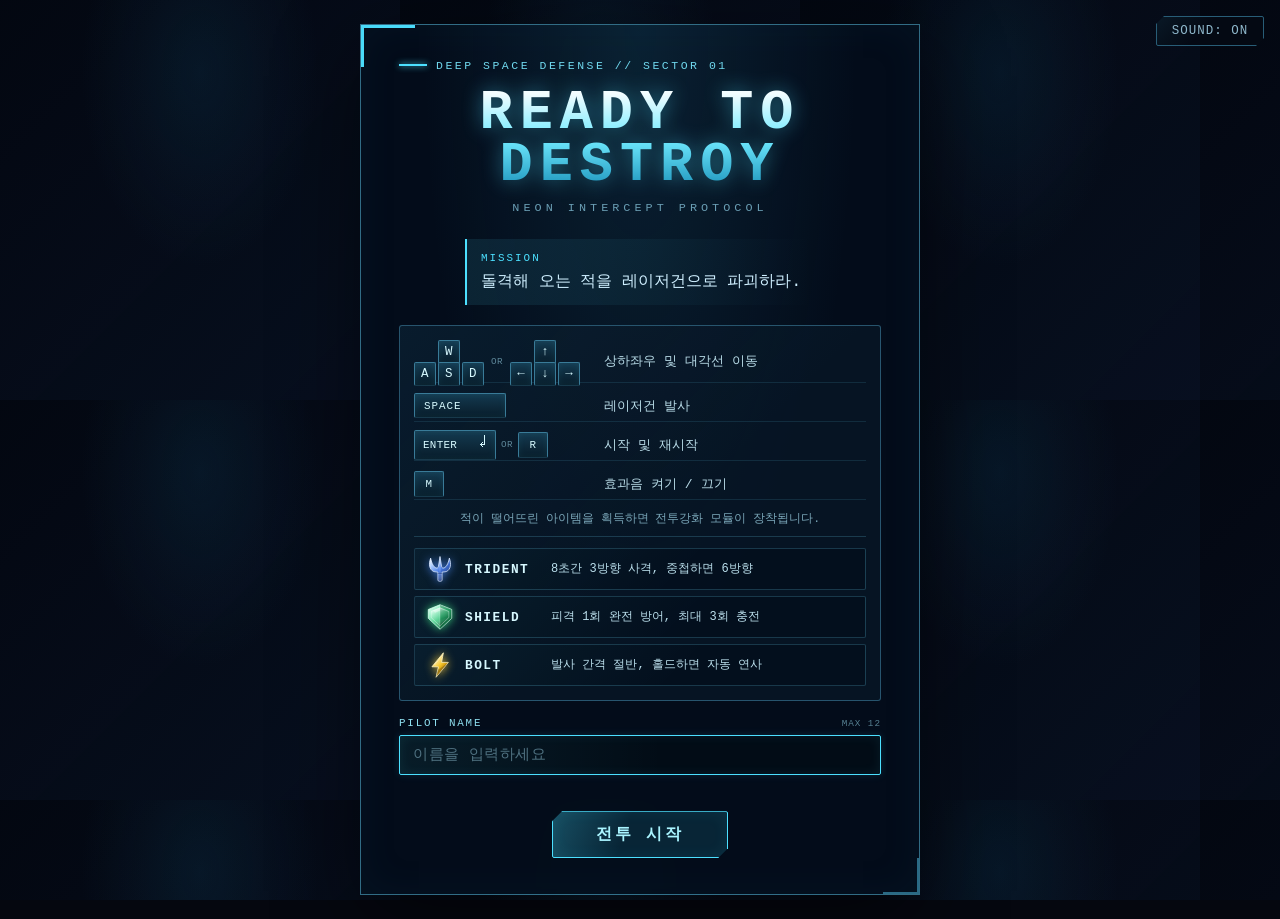
==== index.html @ 247c419d "Add Ready To Destroy game" ====
<!DOCTYPE html>
<html lang="ko">
<head>
  <meta charset="UTF-8">
  <meta name="viewport" content="width=device-width, initial-scale=1.0">
  <title>Ready To Destroy</title>
  <link rel="stylesheet" href="./style.css">
</head>
<body>
  <!--
    아이템 아이콘 스프라이트. 그라디언트를 한 번만 정의하고 <use>로 재사용해서
    (게임 내 캡슐 / 시작화면 안내 / HUD) 여러 곳에 써도 id가 중복되지 않게 한다.
    <use> 내부에는 CSS 클래스가 안정적으로 먹지 않으므로 색은 전부 속성으로 지정한다.
  -->
  <svg class="icon-sprite" aria-hidden="true" focusable="false">
    <defs>
      <linearGradient id="metal-spread" x1="0" y1="0" x2="0.85" y2="1">
        <stop offset="0" stop-color="#f2f7ff"/>
        <stop offset="0.26" stop-color="#9cc2ff"/>
        <stop offset="0.54" stop-color="#4b7fe8"/>
        <stop offset="0.79" stop-color="#21489f"/>
        <stop offset="1" stop-color="#12295c"/>
      </linearGradient>
      <linearGradient id="metal-shield" x1="0" y1="0" x2="0.85" y2="1">
        <stop offset="0" stop-color="#f0fff8"/>
        <stop offset="0.26" stop-color="#93f5c4"/>
        <stop offset="0.54" stop-color="#35c97e"/>
        <stop offset="0.79" stop-color="#178a52"/>
        <stop offset="1" stop-color="#0a4a30"/>
      </linearGradient>
      <linearGradient id="metal-rapid" x1="0" y1="0" x2="0.85" y2="1">
        <stop offset="0" stop-color="#fffdf0"/>
        <stop offset="0.26" stop-color="#ffe98f"/>
        <stop offset="0.54" stop-color="#f5c31f"/>
        <stop offset="0.79" stop-color="#b8820a"/>
        <stop offset="1" stop-color="#6b4a05"/>
      </linearGradient>
      <!-- 좌상단은 밝고 우하단은 어두운 광택. 도형을 축소 복제해 덧씌우면 볼록해 보인다. -->
      <linearGradient id="metal-gloss" x1="0" y1="0" x2="0.35" y2="1">
        <stop offset="0" stop-color="#ffffff" stop-opacity="0.72"/>
        <stop offset="0.4" stop-color="#ffffff" stop-opacity="0.16"/>
        <stop offset="0.72" stop-color="#ffffff" stop-opacity="0"/>
        <stop offset="1" stop-color="#000000" stop-opacity="0.26"/>
      </linearGradient>
      <!-- 삼지창처럼 굴곡진 한 덩어리는 도형 전체에 같은 광원을 걸어야 해서
           뷰박스 좌표계(userSpaceOnUse)로 고정한 광택을 따로 쓴다. -->
      <linearGradient id="metal-gloss-user" gradientUnits="userSpaceOnUse" x1="8" y1="0" x2="78" y2="96">
        <stop offset="0" stop-color="#ffffff" stop-opacity="0.6"/>
        <stop offset="0.34" stop-color="#ffffff" stop-opacity="0.14"/>
        <stop offset="0.62" stop-color="#ffffff" stop-opacity="0"/>
        <stop offset="1" stop-color="#000000" stop-opacity="0.34"/>
      </linearGradient>
      <!-- 아래 item-icon-spread의 윤곽과 반드시 같은 좌표를 유지할 것. -->
      <clipPath id="clip-trident">
        <path d="M50 2 L56 40 C58 52 78 50 86 8 C94 30 92 52 74 60 L58 62 L58 92 Q58 97 53 97 L47 97 Q42 97 42 92 L42 62 L26 60 C8 52 6 30 14 8 C22 50 42 52 44 40 Z"/>
      </clipPath>
    </defs>

    <!-- 포세이돈 삼지창(TRIDENT). 창날과 자루를 따로 얹지 않고 하나의 연속된 윤곽으로
         이어 단조된 한 덩어리처럼 보이게 한다. 세 갈래가 3방향 확산탄과 대응된다.
         윤곽 좌표는 위 clip-trident와 반드시 동일하게 유지할 것. -->
    <symbol id="item-icon-spread" viewBox="0 0 100 100">
      <path d="M50 2 L56 40 C58 52 78 50 86 8 C94 30 92 52 74 60 L58 62 L58 92 Q58 97 53 97 L47 97 Q42 97 42 92 L42 62 L26 60 C8 52 6 30 14 8 C22 50 42 52 44 40 Z"
            fill="url(#metal-spread)" stroke="#dbe9ff" stroke-width="3" stroke-linejoin="round"/>
      <rect x="0" y="0" width="100" height="100"
            fill="url(#metal-gloss-user)" clip-path="url(#clip-trident)"/>
      <!-- 가운데 능선과 자루 이음매로 단조된 금속 느낌을 더한다. -->
      <path d="M50 20 L50 90" stroke="#ffffff" stroke-width="2.4" opacity="0.36" stroke-linecap="round"/>
      <path d="M43 67 H57" stroke="#04122e" stroke-width="2.6" opacity="0.42" stroke-linecap="round"/>
      <path d="M44 72 H56" stroke="#ffffff" stroke-width="1.6" opacity="0.28" stroke-linecap="round"/>
    </symbol>

    <symbol id="item-icon-shield" viewBox="0 0 100 100">
      <path d="M50 3 L95 21 L95 55 L50 97 L5 55 L5 21 Z"
            fill="url(#metal-shield)" stroke="#d8fff0" stroke-width="3" stroke-linejoin="round"/>
      <path d="M50 3 L5 21 L5 55 L50 97 Z" fill="#ffffff" opacity="0.2"/>
      <path d="M50 3 L95 21 L95 55 L50 97 Z" fill="#032417" opacity="0.26"/>
      <path d="M50 3 L95 21 L95 55 L50 97 L5 55 L5 21 Z"
            fill="url(#metal-gloss)"
            transform="translate(50 50) scale(0.78) translate(-50 -50)"/>
      <path d="M50 15 L84 29 L84 52 L50 84 L16 52 L16 29 Z"
            fill="none" stroke="#eafff6" stroke-width="2.4" opacity="0.6" stroke-linejoin="round"/>
      <path d="M50 9 L50 90" stroke="#ffffff" stroke-width="2" opacity="0.34"/>
      <path d="M23 25 L49 14 L49 26 L31 34 Z" fill="#ffffff" opacity="0.42"/>
    </symbol>

    <symbol id="item-icon-rapid" viewBox="0 0 100 100">
      <path d="M63 3 L19 57 L44 57 L35 97 L82 40 L56 40 Z"
            fill="url(#metal-rapid)" stroke="#fff6c9" stroke-width="3" stroke-linejoin="round"/>
      <path d="M63 3 L19 57 L44 57 L35 97 L82 40 L56 40 Z"
            fill="url(#metal-gloss)"
            transform="translate(50 50) scale(0.68) translate(-50 -50)"/>
      <path d="M82 40 L35 97 L42 68 L58 58 Z" fill="#2a1b00" opacity="0.28"/>
      <path d="M60 12 L30 49" stroke="#ffffff" stroke-width="3.4" opacity="0.5" stroke-linecap="round"/>
    </symbol>
  </svg>

  <div id="app">
    <button
      id="sound-toggle"
      class="sound-toggle"
      type="button"
      aria-pressed="false"
      aria-label="효과음 끄기"
    >SOUND: ON</button>

    <!-- 시작 화면 -->
    <section id="start-screen" class="screen">
      <p class="panel-kicker">DEEP SPACE DEFENSE // SECTOR 01</p>
      <h1 class="title">READY TO DESTROY</h1>
      <p class="title-subtitle">NEON INTERCEPT PROTOCOL</p>
      <p class="rule"><span>MISSION</span> 돌격해 오는 적을 레이저건으로 파괴하라.</p>
      <div class="controls">
        <div class="control-row">
          <span class="key-group movement-keys">
            <span class="wasd-keypad" role="img" aria-label="WASD 키">
              <kbd class="compact-key wasd-key--w" aria-hidden="true">W</kbd>
              <kbd class="compact-key wasd-key--a" aria-hidden="true">A</kbd>
              <kbd class="compact-key wasd-key--s" aria-hidden="true">S</kbd>
              <kbd class="compact-key wasd-key--d" aria-hidden="true">D</kbd>
            </span>
            <span class="key-or">OR</span>
            <span class="arrow-keypad" role="img" aria-label="키보드 방향키">
              <kbd class="arrow-key arrow-key--up" aria-hidden="true">↑</kbd>
              <kbd class="arrow-key arrow-key--left" aria-hidden="true">←</kbd>
              <kbd class="arrow-key arrow-key--down" aria-hidden="true">↓</kbd>
              <kbd class="arrow-key arrow-key--right" aria-hidden="true">→</kbd>
            </span>
          </span>
          <span>상하좌우 및 대각선 이동</span>
        </div>
        <div class="control-row">
          <span class="key-group"><kbd class="space-key">SPACE</kbd></span>
          <span>레이저건 발사</span>
        </div>
        <div class="control-row">
          <span class="key-group restart-keys">
            <kbd class="enter-key">ENTER</kbd>
            <span class="key-or">OR</span>
            <kbd class="standard-key">R</kbd>
          </span>
          <span>시작 및 재시작</span>
        </div>
        <div class="control-row">
          <span class="key-group"><kbd class="standard-key">M</kbd></span>
          <span>효과음 켜기 / 끄기</span>
        </div>
        <p class="control-tip">적이 떨어뜨린 아이템을 획득하면 전투강화 모듈이 장착됩니다.</p>
        <div class="module-guide" aria-label="전투강화 모듈 안내">
          <div class="module-guide-card">
            <span class="module-guide-icon item--spread" aria-hidden="true">
              <svg class="item-svg" viewBox="0 0 100 100"><use href="#item-icon-spread"/></svg>
            </span>
            <strong class="module-guide-name">TRIDENT</strong>
            <span class="module-guide-desc">8초간 3방향 사격, 중첩하면 6방향</span>
          </div>
          <div class="module-guide-card">
            <span class="module-guide-icon item--shield" aria-hidden="true">
              <svg class="item-svg" viewBox="0 0 100 100"><use href="#item-icon-shield"/></svg>
            </span>
            <strong class="module-guide-name">SHIELD</strong>
            <span class="module-guide-desc">피격 1회 완전 방어, 최대 3회 충전</span>
          </div>
          <div class="module-guide-card">
            <span class="module-guide-icon item--rapid" aria-hidden="true">
              <svg class="item-svg" viewBox="0 0 100 100"><use href="#item-icon-rapid"/></svg>
            </span>
            <strong class="module-guide-name">BOLT</strong>
            <span class="module-guide-desc">발사 간격 절반, 홀드하면 자동 연사</span>
          </div>
        </div>
      </div>
      <div class="pilot-entry">
        <label for="start-player-name" class="pilot-entry-label">
          PILOT NAME
          <span>MAX 12</span>
        </label>
        <input
          id="start-player-name"
          class="player-name-input"
          type="text"
          maxlength="12"
          autocomplete="off"
          spellcheck="false"
          placeholder="이름을 입력하세요"
          aria-describedby="start-name-error"
          autofocus
        >
        <p id="start-name-error" class="name-error" role="alert"></p>
      </div>
      <button id="start-button" class="btn">전투 시작</button>
    </section>

    <!-- 플레이 화면 -->
    <section id="game-screen" class="screen hidden">
      <div class="hud">
        <div class="hud-panel hud-panel--score">
          <span class="hud-label">SCORE</span>
          <span id="score-display" class="hud-value">000000</span>
        </div>
        <div class="hud-status"><span class="status-dot"></span>COMBAT LINK</div>
        <div class="hud-panel hud-panel--lives">
          <span class="hud-label">INTEGRITY</span>
          <span id="lives-display" class="life-pips" aria-label="남은 목숨 3"></span>
        </div>
      </div>
      <div id="powerup-hud" class="powerup-hud">
        <span class="powerup-hud-label">MODULES</span>
        <div id="powerup-spread" class="powerup-slot hidden">
          <div class="powerup-icon item--spread">
            <svg class="item-svg" viewBox="0 0 100 100"><use href="#item-icon-spread"/></svg>
          </div>
          <span class="powerup-name">TRIDENT ×3</span>
          <div class="powerup-bar"><div class="powerup-bar-fill"></div></div>
          <span class="powerup-time">8s</span>
        </div>
        <div id="powerup-rapid" class="powerup-slot hidden">
          <div class="powerup-icon item--rapid">
            <svg class="item-svg" viewBox="0 0 100 100"><use href="#item-icon-rapid"/></svg>
          </div>
          <span class="powerup-name">BOLT</span>
          <div class="powerup-bar"><div class="powerup-bar-fill"></div></div>
          <span class="powerup-time">8s</span>
        </div>
        <div id="powerup-shield" class="powerup-slot hidden">
          <div class="powerup-icon item--shield">
            <svg class="item-svg" viewBox="0 0 100 100"><use href="#item-icon-shield"/></svg>
          </div>
          <span class="powerup-name">SHIELD</span>
          <span class="powerup-count"></span>
        </div>
      </div>
      <div id="play-area"></div>
    </section>

    <!-- 게임 오버 화면 -->
    <section id="game-over-screen" class="screen hidden">
      <p class="panel-kicker panel-kicker--danger">MISSION TERMINATED</p>
      <h2 class="title">GAME OVER</h2>
      <p class="debrief-label">FINAL SCORE</p>
      <p id="final-score">000000</p>
      <p class="debrief-pilot">PILOT <strong id="final-player-name">-</strong></p>
      <section class="leaderboard-panel" aria-labelledby="leaderboard-title">
        <div class="leaderboard-heading">
          <h3 id="leaderboard-title">LOCAL RANKING</h3>
          <span>TOP 10</span>
        </div>
        <p id="current-rank" class="current-rank"></p>
        <ol id="leaderboard-list" class="leaderboard-list"></ol>
      </section>
      <p class="debrief-message">함선을 재정비하고 전투 구역으로 복귀하십시오.</p>
      <div class="pilot-entry pilot-entry--restart">
        <label for="restart-player-name" class="pilot-entry-label">
          NEXT PILOT NAME
          <span>MAX 12</span>
        </label>
        <input
          id="restart-player-name"
          class="player-name-input"
          type="text"
          maxlength="12"
          autocomplete="off"
          spellcheck="false"
          placeholder="재출격 이름을 입력하세요"
          aria-describedby="restart-name-error"
        >
        <p id="restart-name-error" class="name-error" role="alert"></p>
      </div>
      <button id="restart-button" class="btn">재출격</button>
    </section>
  </div>

  <script src="./script.js" defer></script>
</body>
</html>
---- style.css ----
* {
  box-sizing: border-box;
}

:root {
  --space-black: #020611;
  --panel: rgba(7, 18, 34, 0.92);
  --panel-light: rgba(15, 40, 62, 0.78);
  --line: #285d77;
  --cyan: #4ce0ff;
  --cyan-soft: #a9f4ff;
  --danger: #ff4f75;
  --muted: #8fb8cc;
}

html, body {
  margin: 0;
  padding: 0;
  height: 100%;
  background: #05070f;
  color: #e6f7ff;
  font-family: 'Consolas', 'Courier New', monospace;
}

body {
  background-image:
    radial-gradient(ellipse at 50% 18%, rgba(20, 85, 119, 0.18), transparent 42%),
    linear-gradient(135deg, rgba(2, 7, 17, 0.85), rgba(8, 16, 33, 0.94)),
    radial-gradient(1px 1px at 10% 20%, #ffffff 0, transparent 60%),
    radial-gradient(1px 1px at 80% 10%, #ffffff 0, transparent 60%),
    radial-gradient(1px 1px at 30% 70%, #9fd8ff 0, transparent 60%),
    radial-gradient(1px 1px at 60% 40%, #ffffff 0, transparent 60%),
    radial-gradient(1px 1px at 90% 80%, #9fd8ff 0, transparent 60%),
    radial-gradient(1px 1px at 45% 90%, #ffffff 0, transparent 60%),
    radial-gradient(1px 1px at 20% 50%, #ffffff 0, transparent 60%);
  background-repeat: repeat;
  background-size: 400px 400px;
}

#app {
  position: relative;
  display: flex;
  align-items: center;
  justify-content: center;
  min-height: 100vh;
  padding: 24px;
}

.sound-toggle {
  position: fixed;
  top: 16px;
  right: 16px;
  z-index: 10;
  min-width: 108px;
  border: 1px solid var(--line);
  border-radius: 2px;
  padding: 7px 10px;
  background:
    linear-gradient(135deg, rgba(25, 74, 99, 0.24), transparent 45%),
    rgba(5, 10, 20, 0.92);
  color: var(--muted);
  font: 0.78rem 'Consolas', 'Courier New', monospace;
  letter-spacing: 1px;
  cursor: pointer;
  clip-path: polygon(8px 0, 100% 0, 100% calc(100% - 8px), calc(100% - 8px) 100%, 0 100%, 0 8px);
}

.sound-toggle:hover,
.sound-toggle:focus-visible {
  border-color: #4ce0ff;
  color: #4ce0ff;
  outline: none;
}

.sound-toggle[aria-pressed="true"] {
  color: #75838a;
}

.screen {
  display: flex;
  flex-direction: column;
  align-items: center;
  gap: 16px;
  text-align: center;
  max-width: 480px;
}

.screen.hidden {
  display: none;
}

.title {
  font-size: clamp(2.2rem, 7vw, 3.45rem);
  line-height: 0.95;
  letter-spacing: 7px;
  color: var(--cyan);
  background: linear-gradient(180deg, #f3fdff 5%, #70eaff 48%, #168db6 100%);
  background-clip: text;
  -webkit-background-clip: text;
  -webkit-text-fill-color: transparent;
  filter: drop-shadow(0 0 10px rgba(76, 224, 255, 0.45));
  margin: 0;
}

.panel-kicker {
  align-self: stretch;
  margin: 0;
  color: #70d8ee;
  font-size: 0.72rem;
  letter-spacing: 2.5px;
  text-align: left;
}

.panel-kicker::before {
  content: "";
  display: inline-block;
  width: 28px;
  height: 2px;
  margin: 0 9px 3px 0;
  background: var(--cyan);
  box-shadow: 0 0 6px var(--cyan);
}

.panel-kicker--danger {
  color: #ff9ab0;
}

.panel-kicker--danger::before {
  background: var(--danger);
  box-shadow: 0 0 6px var(--danger);
}

.title-subtitle {
  margin: -8px 0 4px;
  color: #6a9eb4;
  font-size: 0.74rem;
  letter-spacing: 4px;
}

.rule {
  position: relative;
  margin: 4px 0;
  border-left: 2px solid var(--cyan);
  padding: 11px 14px;
  font-size: 1rem;
  color: #cfefff;
  line-height: 1.5;
  text-align: left;
  background: linear-gradient(90deg, rgba(76, 224, 255, 0.1), transparent);
}

.rule span {
  display: block;
  margin-bottom: 4px;
  color: var(--cyan);
  font-size: 0.68rem;
  letter-spacing: 2px;
}

.controls {
  display: grid;
  gap: 7px;
  width: 100%;
  border: 1px solid rgba(55, 116, 145, 0.68);
  border-radius: 3px;
  padding: 14px;
  background:
    linear-gradient(135deg, rgba(27, 82, 107, 0.13), transparent 55%),
    rgba(8, 22, 39, 0.82);
  font-size: 0.82rem;
}

.control-row {
  display: grid;
  grid-template-columns: minmax(130px, 0.85fr) 1.25fr;
  align-items: center;
  gap: 12px;
  min-height: 32px;
  border-bottom: 1px solid rgba(45, 99, 124, 0.3);
  color: #b9dce8;
  text-align: left;
}

.key-group {
  display: flex;
  align-items: center;
  gap: 5px;
}

.movement-keys {
  gap: 7px;
}

.key-or {
  color: #5e8799;
  font-size: 0.58rem;
  letter-spacing: 0.5px;
}

.wasd-keypad,
.arrow-keypad {
  display: grid;
  grid-template-columns: repeat(3, 22px);
  grid-template-rows: repeat(2, 20px);
  gap: 2px;
}

.compact-key,
.arrow-key {
  display: flex;
  align-items: center;
  justify-content: center;
  min-width: 22px;
  height: 20px;
  padding: 0;
  font-size: 0.78rem;
  line-height: 1;
}

.wasd-key--w {
  grid-column: 2;
  grid-row: 1;
}

.wasd-key--a {
  grid-column: 1;
  grid-row: 2;
}

.wasd-key--s {
  grid-column: 2;
  grid-row: 2;
}

.wasd-key--d {
  grid-column: 3;
  grid-row: 2;
}

.arrow-key--up {
  grid-column: 2;
  grid-row: 1;
}

.arrow-key--left {
  grid-column: 1;
  grid-row: 2;
}

.arrow-key--down {
  grid-column: 2;
  grid-row: 2;
}

.arrow-key--right {
  grid-column: 3;
  grid-row: 2;
}

kbd {
  display: inline-flex;
  align-items: center;
  justify-content: center;
  min-width: 34px;
  min-height: 24px;
  border: 1px solid #397b98;
  border-bottom-color: #17394b;
  border-radius: 2px;
  padding: 4px 6px;
  background: linear-gradient(#143a50, #081c2a);
  color: #d8faff;
  font: 0.68rem 'Consolas', 'Courier New', monospace;
  letter-spacing: 0.5px;
  text-align: center;
  box-shadow: inset 0 0 7px rgba(76, 224, 255, 0.08);
}

.space-key {
  width: 92px;
  height: 25px;
  justify-content: flex-start;
  padding-left: 9px;
  letter-spacing: 1px;
}

.standard-key {
  width: 30px;
  min-width: 30px;
  height: 26px;
  padding: 0;
}

.restart-keys {
  align-items: center;
  min-height: 30px;
}

.enter-key {
  position: relative;
  width: 82px;
  height: 30px;
  min-height: 30px;
  justify-content: flex-start;
  padding: 0 8px;
  border-radius: 2px;
  letter-spacing: 0.3px;
}

.enter-key::after {
  content: "↵";
  margin-left: auto;
  color: #d8faff;
  font-size: 1rem;
  line-height: 1;
}

.control-tip {
  margin: 4px 0 0;
  color: #79a5b7;
  font-size: 0.72rem;
  text-align: center;
}

/*
 * 3열로 나누면 카드마다 폭이 좁아 글씨를 키울 수 없어서, 한 줄에 하나씩
 * 전체 폭을 쓰는 행 배치로 둔다. 덕분에 이름·설명을 크고 밝게 쓸 수 있다.
 */
.module-guide {
  display: grid;
  gap: 6px;
  margin-top: 3px;
  border-top: 1px solid rgba(55, 112, 137, 0.42);
  padding-top: 11px;
}

.module-guide-card {
  display: grid;
  grid-template-columns: 26px minmax(74px, auto) minmax(0, 1fr);
  align-items: center;
  gap: 12px;
  min-height: 40px;
  border: 1px solid rgba(55, 112, 137, 0.42);
  border-radius: 2px;
  padding: 7px 12px;
  background:
    linear-gradient(135deg, rgba(76, 224, 255, 0.07), transparent 60%),
    rgba(4, 15, 28, 0.72);
  text-align: left;
}

.module-guide-icon {
  display: block;
  width: 26px;
  height: 26px;
}

.module-guide-name {
  color: #d7f8ff;
  font-size: 0.8rem;
  letter-spacing: 1.5px;
}

.module-guide-desc {
  color: #bbdfec;
  font-size: 0.75rem;
  line-height: 1.35;
}

.pilot-entry {
  display: grid;
  gap: 6px;
  width: 100%;
  text-align: left;
}

.pilot-entry-label {
  display: flex;
  align-items: center;
  justify-content: space-between;
  color: #8edff0;
  font-size: 0.68rem;
  letter-spacing: 1.8px;
}

.pilot-entry-label span {
  color: #557f91;
  font-size: 0.58rem;
  letter-spacing: 1px;
}

.player-name-input {
  width: 100%;
  border: 1px solid #397b98;
  border-radius: 2px;
  padding: 11px 13px;
  background:
    linear-gradient(90deg, rgba(76, 224, 255, 0.08), transparent 55%),
    rgba(3, 12, 23, 0.94);
  color: #e8fbff;
  caret-color: var(--cyan);
  font: 0.92rem 'Consolas', 'Courier New', monospace;
  letter-spacing: 0.5px;
  outline: none;
  transition: border-color 0.15s ease, box-shadow 0.15s ease;
}

.player-name-input::placeholder {
  color: #4f7180;
}

.player-name-input:focus {
  border-color: var(--cyan);
  box-shadow: inset 0 0 12px rgba(76, 224, 255, 0.08), 0 0 9px rgba(76, 224, 255, 0.13);
}

.player-name-input[aria-invalid="true"] {
  border-color: var(--danger);
  box-shadow: 0 0 9px rgba(255, 79, 117, 0.18);
}

.name-error {
  min-height: 14px;
  margin: 0;
  color: #ff8da6;
  font-size: 0.66rem;
  line-height: 1.25;
}

.btn {
  min-width: 176px;
  background:
    linear-gradient(110deg, rgba(76, 224, 255, 0.22), transparent 42%),
    #082536;
  color: var(--cyan-soft);
  border: 1px solid var(--cyan);
  padding: 12px 30px;
  font-size: 1rem;
  font-family: inherit;
  font-weight: 700;
  letter-spacing: 3px;
  border-radius: 2px;
  cursor: pointer;
  clip-path: polygon(10px 0, 100% 0, 100% calc(100% - 10px), calc(100% - 10px) 100%, 0 100%, 0 10px);
  box-shadow: inset 0 0 15px rgba(76, 224, 255, 0.08);
  transition: color 0.15s ease, background 0.15s ease, box-shadow 0.15s ease;
}

.btn:hover,
.btn:focus-visible {
  color: #ffffff;
  background:
    linear-gradient(110deg, rgba(76, 224, 255, 0.42), transparent 55%),
    #0b3b51;
  box-shadow: inset 0 0 22px rgba(76, 224, 255, 0.2), 0 0 14px rgba(76, 224, 255, 0.22);
  outline: none;
}

#start-screen,
#game-over-screen {
  position: relative;
  width: min(560px, 94vw);
  max-width: 560px;
  border: 1px solid rgba(65, 142, 172, 0.74);
  padding: 34px 38px 36px;
  background:
    linear-gradient(90deg, var(--cyan) 0 54px, transparent 54px) top left / 100% 3px no-repeat,
    linear-gradient(180deg, var(--cyan) 0 42px, transparent 42px) top left / 3px 100% no-repeat,
    linear-gradient(270deg, #2b6b86 0 36px, transparent 36px) bottom right / 100% 2px no-repeat,
    linear-gradient(0deg, #2b6b86 0 36px, transparent 36px) bottom right / 2px 100% no-repeat,
    radial-gradient(ellipse at 50% 0%, rgba(37, 127, 160, 0.18), transparent 55%),
    rgba(4, 13, 27, 0.94);
  box-shadow: 0 24px 80px rgba(0, 0, 0, 0.48), inset 0 0 40px rgba(32, 96, 127, 0.08);
  backdrop-filter: blur(4px);
}

#game-over-screen {
  border-color: rgba(171, 57, 91, 0.7);
  background:
    linear-gradient(90deg, var(--danger) 0 54px, transparent 54px) top left / 100% 3px no-repeat,
    linear-gradient(180deg, var(--danger) 0 42px, transparent 42px) top left / 3px 100% no-repeat,
    radial-gradient(ellipse at 50% 0%, rgba(155, 36, 71, 0.2), transparent 58%),
    rgba(12, 7, 19, 0.95);
}

#game-over-screen .title {
  background: linear-gradient(180deg, #fff4f7 5%, #ff7897 50%, #a51e4c 100%);
  background-clip: text;
  -webkit-background-clip: text;
}

#game-screen {
  width: 100%;
  max-width: 480px;
}

.hud {
  display: flex;
  align-items: stretch;
  justify-content: space-between;
  gap: 8px;
  width: 100%;
  max-width: 480px;
  color: var(--cyan);
  margin-bottom: 8px;
}

.hud-panel {
  display: flex;
  flex: 1;
  flex-direction: column;
  gap: 2px;
  min-height: 48px;
  border: 1px solid rgba(46, 112, 141, 0.72);
  padding: 7px 11px;
  background:
    linear-gradient(135deg, rgba(76, 224, 255, 0.12), transparent 55%),
    rgba(5, 18, 32, 0.9);
  clip-path: polygon(7px 0, 100% 0, 100% calc(100% - 7px), calc(100% - 7px) 100%, 0 100%, 0 7px);
}

.hud-panel--score {
  align-items: flex-start;
  text-align: left;
}

.hud-panel--lives {
  align-items: flex-end;
  text-align: right;
}

.hud-label {
  color: #6f9fb3;
  font-size: 0.6rem;
  letter-spacing: 1.8px;
}

.hud-value {
  color: #d7fbff;
  font-size: 1.18rem;
  font-variant-numeric: tabular-nums;
  letter-spacing: 2px;
  text-shadow: 0 0 8px rgba(76, 224, 255, 0.5);
}

.hud-status {
  display: flex;
  align-items: center;
  justify-content: center;
  gap: 6px;
  min-width: 112px;
  color: #7198aa;
  font-size: 0.58rem;
  letter-spacing: 1.3px;
}

.status-dot {
  width: 6px;
  height: 6px;
  border-radius: 50%;
  background: #54e9a3;
  box-shadow: 0 0 7px #54e9a3;
  animation: status-pulse 1.4s ease-in-out infinite;
}

.life-pips {
  display: flex;
  gap: 5px;
  min-height: 18px;
}

.life-pip {
  color: #203c49;
  font-size: 0.9rem;
  text-shadow: none;
}

.life-pip.is-active {
  color: var(--cyan);
  text-shadow: 0 0 7px var(--cyan);
}

@keyframes status-pulse {
  0%, 100% { opacity: 0.45; }
  50% { opacity: 1; }
}

.powerup-hud {
  display: flex;
  flex-wrap: wrap;
  align-items: center;
  gap: 10px;
  width: 100%;
  max-width: 480px;
  min-height: 32px;
  border-left: 2px solid #2d718d;
  padding: 3px 8px;
  background: linear-gradient(90deg, rgba(15, 47, 67, 0.62), transparent);
  margin-bottom: 8px;
}

.powerup-hud-label {
  margin-right: 2px;
  color: #567f91;
  font-size: 0.58rem;
  letter-spacing: 1.4px;
}

.powerup-slot {
  display: flex;
  align-items: center;
  gap: 5px;
  min-height: 24px;
  border: 1px solid rgba(55, 112, 137, 0.42);
  border-radius: 2px;
  padding: 3px 6px;
  background: rgba(5, 18, 31, 0.75);
}

.powerup-slot.hidden {
  display: none;
}

.powerup-icon {
  width: 14px;
  height: 14px;
  flex-shrink: 0;
}

.powerup-name,
.powerup-time {
  color: #9bc4d4;
  font-size: 0.58rem;
  letter-spacing: 0.5px;
}

.powerup-time {
  min-width: 18px;
  color: #d7f8ff;
  font-variant-numeric: tabular-nums;
}

.powerup-count {
  font-size: 0.72rem;
  color: #3ddc84;
}

.powerup-bar {
  width: 38px;
  height: 4px;
  border: 1px solid #2a5b73;
  border-radius: 3px;
  overflow: hidden;
  background: rgba(15, 30, 45, 0.6);
}

.powerup-bar-fill {
  height: 100%;
  width: 100%;
  background: #4ce0ff;
  transform-origin: left;
}

.debrief-label {
  margin: 4px 0 -10px;
  color: #a56b7c;
  font-size: 0.7rem;
  letter-spacing: 3px;
}

#final-score {
  margin: 0;
  color: #ffffff;
  font-size: 2.35rem;
  font-variant-numeric: tabular-nums;
  letter-spacing: 5px;
  text-shadow: 0 0 14px rgba(255, 79, 117, 0.55);
}

.debrief-pilot {
  margin: -8px 0 0;
  color: #8e6977;
  font-size: 0.66rem;
  letter-spacing: 1.8px;
}

.debrief-pilot strong {
  margin-left: 7px;
  color: #ffd9e2;
  font-size: 0.82rem;
  letter-spacing: 0.5px;
}

.leaderboard-panel {
  width: 100%;
  border: 1px solid rgba(171, 57, 91, 0.52);
  border-radius: 2px;
  padding: 11px 13px 12px;
  background:
    linear-gradient(135deg, rgba(255, 79, 117, 0.08), transparent 58%),
    rgba(7, 10, 21, 0.82);
}

.leaderboard-heading {
  display: flex;
  align-items: center;
  justify-content: space-between;
  border-bottom: 1px solid rgba(171, 57, 91, 0.36);
  padding-bottom: 7px;
}

.leaderboard-heading h3 {
  margin: 0;
  color: #ff9cb2;
  font-size: 0.72rem;
  font-weight: 700;
  letter-spacing: 2px;
}

.leaderboard-heading span {
  color: #76515e;
  font-size: 0.58rem;
  letter-spacing: 1px;
}

.current-rank {
  margin: 8px 0;
  color: #ffc1cf;
  font-size: 0.7rem;
  letter-spacing: 0.8px;
}

.leaderboard-list {
  display: grid;
  gap: 3px;
  margin: 0;
  padding: 0;
  list-style: none;
}

.leaderboard-row {
  display: grid;
  grid-template-columns: 34px minmax(0, 1fr) 72px;
  align-items: center;
  min-height: 23px;
  border-left: 2px solid transparent;
  padding: 3px 7px;
  color: #8faab6;
  background: rgba(15, 23, 37, 0.54);
  font-size: 0.68rem;
}

.leaderboard-row.is-current {
  border-left-color: var(--danger);
  color: #ffe4ea;
  background: rgba(135, 31, 61, 0.24);
}

.leaderboard-rank {
  color: #a96074;
  font-variant-numeric: tabular-nums;
  text-align: left;
}

.leaderboard-name {
  overflow: hidden;
  text-overflow: ellipsis;
  white-space: nowrap;
  text-align: left;
}

.leaderboard-score {
  color: #ffd2dc;
  font-variant-numeric: tabular-nums;
  letter-spacing: 1px;
  text-align: right;
}

.debrief-message {
  margin: 0 0 4px;
  color: #a9bdc7;
  font-size: 0.82rem;
}

#play-area {
  position: relative;
  isolation: isolate;
  width: 480px;
  max-width: 100%;
  height: 640px;
  border: 1px solid #2a5b73;
  border-radius: 8px;
  background-color: #040916;
  /* 격자선은 움직이지 않으므로 스크롤되는 별 레이어에서 분리해 여기에 고정한다. */
  background-image:
    linear-gradient(rgba(66, 170, 207, 0.028) 1px, transparent 1px),
    linear-gradient(90deg, rgba(66, 170, 207, 0.023) 1px, transparent 1px),
    radial-gradient(ellipse at 18% 28%, rgba(29, 90, 132, 0.22), transparent 42%),
    radial-gradient(ellipse at 82% 72%, rgba(92, 35, 125, 0.16), transparent 45%),
    linear-gradient(180deg, rgba(4, 13, 29, 0.96), rgba(2, 6, 17, 0.98));
  background-size: 48px 48px, 48px 48px, auto, auto, auto;
  box-shadow:
    inset 0 0 48px rgba(0, 0, 0, 0.75),
    inset 0 0 2px rgba(76, 224, 255, 0.45),
    0 0 24px rgba(24, 112, 151, 0.14);
  overflow: hidden;
  /*
   * 피격 순간에만 transform 레이어로 승격하면 큰 텍스처 할당과 화면 흔들림 효과가
   * 동시에 시작된다. 게임 영역의 합성 레이어를 미리 예약해 그 순간의 할당을 없앤다.
   */
  will-change: transform;
}

/*
 * 별 배경은 예전에 background-position을 애니메이션했는데, 그러면 매 프레임 플레이
 * 영역(480x640) 전체를 다시 칠하게 되어 총알이 많을 때 프레임이 무너졌다.
 * 레이어를 두 배 높이로 만들고 transform으로 밀어 GPU 합성만으로 처리한다.
 * 이동 거리는 640px 고정이다. border-box라 콘텐츠 높이는 638px이므로 %를 쓰면
 * 이동 거리가 타일 높이의 배수가 아니게 되어 루프마다 이음매가 튄다.
 * 타일 높이(160/320/128/160)는 모두 640의 약수라 이 값에서만 이음매가 없다.
 */
#play-area::before,
#play-area::after {
  content: "";
  position: absolute;
  top: 0;
  left: 0;
  right: 0;
  height: 1280px;
  pointer-events: none;
  will-change: transform;
}

#play-area::before {
  z-index: 0;
  background-image:
    radial-gradient(circle, rgba(255, 255, 255, 0.78) 0 1px, transparent 1.3px),
    radial-gradient(circle, rgba(128, 206, 255, 0.64) 0 1px, transparent 1.4px);
  background-position: 19px 27px, 77px 113px;
  background-size: 120px 160px, 190px 320px;
  opacity: 0.55;
  animation: star-scroll 18s linear infinite;
}

#play-area::after {
  z-index: 1;
  background-image:
    radial-gradient(circle, rgba(255, 255, 255, 0.95) 0 1.35px, transparent 1.8px),
    radial-gradient(circle, rgba(93, 218, 255, 0.82) 0 1px, transparent 1.5px);
  background-position: 31px 12px, 102px 64px;
  background-size: 80px 128px, 140px 160px;
  opacity: 0.5;
  animation: star-scroll 7s linear infinite;
}

@keyframes star-scroll {
  from { transform: translate3d(0, 0, 0); }
  to { transform: translate3d(0, -640px, 0); }
}

@keyframes screen-shake {
  0% { transform: translate(0, 0); }
  20% { transform: translate(-6px, 4px); }
  40% { transform: translate(6px, -4px); }
  60% { transform: translate(-4px, 2px); }
  80% { transform: translate(4px, -2px); }
  100% { transform: translate(0, 0); }
}

#play-area.shake {
  animation: screen-shake 200ms ease-out;
}

.player {
  position: absolute;
  z-index: 3;
  width: 40px;
  height: 26px;
  transform-origin: 50% 55%;
  filter: drop-shadow(0 0 5px rgba(76, 224, 255, 0.85));
  will-change: transform;
}

.ship-svg {
  display: block;
  width: 100%;
  height: 100%;
  overflow: visible;
}

.player-hull {
  fill: #12394e;
  stroke: #7ff2ff;
  stroke-width: 3;
  stroke-linejoin: round;
}

.player-wing {
  fill: #176b86;
  stroke: #4ce0ff;
  stroke-width: 1.5;
}

.player-spine {
  fill: #d9faff;
  stroke: #4ce0ff;
  stroke-width: 1.5;
}

.player-cockpit {
  fill: #061822;
  stroke: #b9f7ff;
  stroke-width: 2;
}

.player-panel-line {
  fill: none;
  stroke: rgba(185, 247, 255, 0.72);
  stroke-width: 1.4;
}

.player-engine-port {
  fill: #fff6b0;
  stroke: #4ce0ff;
  stroke-width: 1.5;
}

.player-engine-glow {
  fill: rgba(76, 224, 255, 0.45);
  transform-box: fill-box;
  transform-origin: center top;
  animation: engine-thrust 0.16s ease-in-out infinite alternate;
}

@keyframes player-hit-flash {
  0% { filter: brightness(3) drop-shadow(0 0 14px #ff3b6e); }
  100% { filter: drop-shadow(0 0 6px #4ce0ff); }
}

.player.hit-flash {
  animation: player-hit-flash 150ms ease-out;
}

@keyframes shield-pulse {
  0%, 100% { opacity: 0.7; transform: scale(1); }
  50% { opacity: 1; transform: scale(1.06); }
}

.shield-aura {
  position: absolute;
  z-index: 3;
  width: 56px;
  height: 56px;
  border-radius: 50%;
  border: 2px solid #3ddc84;
  box-shadow: 0 0 10px #3ddc84, inset 0 0 8px rgba(61, 220, 132, 0.5);
  pointer-events: none;
  animation: shield-pulse 1.2s ease-in-out infinite;
}

.shield-aura.hidden {
  display: none;
}

.bullet-canvas {
  position: absolute;
  inset: 0;
  width: 100%;
  height: 100%;
  z-index: 3;
  pointer-events: none;
}

.enemy {
  position: absolute;
  z-index: 3;
  transform-origin: center;
}

.enemy--drone {
  width: 32px;
  height: 32px;
  filter: drop-shadow(0 0 5px rgba(255, 59, 110, 0.85));
}

.enemy--scout {
  width: 30px;
  height: 30px;
  filter: drop-shadow(0 0 5px rgba(255, 159, 67, 0.85));
  animation: scout-bank 1.1s ease-in-out infinite;
}

.enemy--scout .ship-svg {
  transform-origin: center;
  transition: transform 80ms ease-out;
}

.enemy--scout.is-reversing .ship-svg {
  transform: rotate(180deg);
}

.enemy--cruiser {
  width: 44px;
  height: 44px;
  filter: drop-shadow(0 0 6px rgba(183, 108, 255, 0.85));
}

.drone-frame {
  transform-box: fill-box;
  transform-origin: center;
  animation: drone-frame-spin 2.4s linear infinite;
}

.drone-hull {
  fill: #4a1025;
  stroke: #ff7799;
  stroke-width: 4;
}

.drone-cutout {
  fill: #160812;
  stroke: #9c2948;
  stroke-width: 2;
}

.drone-arm {
  fill: #a91f48;
}

.drone-core-ring,
.scout-sensor-ring,
.cruiser-core-ring {
  fill: none;
  stroke-width: 3;
  opacity: 0.8;
}

.drone-core-ring {
  stroke: #ff8aa7;
}

.drone-core {
  fill: #fff0f4;
  filter: drop-shadow(0 0 6px #ff3b6e);
  animation: enemy-core-pulse 0.8s ease-in-out infinite;
}

.drone-sight {
  fill: none;
  stroke: #ffd4de;
  stroke-width: 3;
  stroke-linecap: round;
}

.scout-hull {
  fill: #5c2d0d;
  stroke: #ffc078;
  stroke-width: 4;
  stroke-linejoin: round;
}

.scout-wing {
  fill: #b85412;
  stroke: #ff9f43;
  stroke-width: 2;
}

.scout-spine {
  fill: #2b1509;
  stroke: #ffce8e;
  stroke-width: 2;
}

.scout-panel-line {
  fill: none;
  stroke: rgba(255, 222, 176, 0.75);
  stroke-width: 2;
}

.scout-sensor-ring {
  stroke: #ffcf87;
}

.scout-sensor {
  fill: #fff2d9;
  filter: drop-shadow(0 0 5px #ff9f43);
  animation: enemy-core-pulse 0.65s ease-in-out infinite;
}

.cruiser-hull {
  fill: #28123b;
  stroke: #d4a2ff;
  stroke-width: 4;
  stroke-linejoin: round;
}

.cruiser-plate {
  fill: #6d3296;
  stroke: #bd72f3;
  stroke-width: 2;
}

.cruiser-keel {
  fill: #160b22;
  stroke: #e1c0ff;
  stroke-width: 2;
}

.cruiser-core-ring {
  stroke: #d9a9ff;
}

.cruiser-core {
  fill: #f6e9ff;
  filter: drop-shadow(0 0 7px #b76cff);
  animation: enemy-core-pulse 1s ease-in-out infinite;
}

.cruiser-panel-line {
  fill: none;
  stroke: rgba(231, 204, 255, 0.75);
  stroke-width: 2;
}

.cruiser-port {
  fill: #ffb4ff;
  filter: drop-shadow(0 0 4px #b76cff);
}

.enemy--cruiser.damaged .cruiser-plate--left {
  fill: #321744;
  stroke: #ff6fae;
}

.enemy--cruiser.damaged .cruiser-core {
  animation: cruiser-damage-flicker 0.25s steps(2, end) infinite;
}

@keyframes drone-frame-spin {
  to { transform: rotate(360deg); }
}

@keyframes scout-bank {
  0%, 100% { transform: rotate(-4deg); }
  50% { transform: rotate(4deg); }
}

@keyframes enemy-core-pulse {
  0%, 100% { opacity: 0.72; transform: scale(0.88); transform-origin: center; }
  50% { opacity: 1; transform: scale(1.12); transform-origin: center; }
}

@keyframes cruiser-damage-flicker {
  0%, 100% { opacity: 0.35; }
  50% { opacity: 1; }
}

@keyframes engine-thrust {
  from {
    opacity: 0.45;
    transform: scaleY(0.72);
  }
  to {
    opacity: 1;
    transform: scaleY(1.18);
  }
}

@keyframes ambush-warning-flash {
  0%, 42%, 100% {
    opacity: 0;
    transform: translateY(8px) scale(0.82);
  }
  16%, 66% {
    opacity: 1;
    transform: translateY(0) scale(1);
  }
}

.ambush-warning {
  position: absolute;
  bottom: 0;
  z-index: 4;
  width: 48px;
  height: 34px;
  border-bottom: 3px solid currentColor;
  background: linear-gradient(to top, currentColor 0%, transparent 72%);
  color: #ff4d5f;
  filter: drop-shadow(0 0 7px currentColor);
  opacity: 0;
  pointer-events: none;
  animation: ambush-warning-flash 200ms linear forwards;
}

.ambush-warning::before {
  content: "▲\A▲";
  position: absolute;
  inset: 1px 0 auto;
  color: currentColor;
  font-size: 12px;
  font-weight: 700;
  line-height: 0.72;
  text-align: center;
  white-space: pre;
}

.ambush-warning--scout {
  color: #ff653d;
}

.ambush-warning--cruiser {
  color: #ef4dcb;
}

.explosion {
  position: absolute;
  z-index: 5;
  color: #ff3b6e;
  pointer-events: none;
  animation: explosion-lifecycle 340ms ease-out forwards;
}

.explosion::before,
.explosion::after {
  content: "";
  position: absolute;
  inset: 0;
  border-radius: 50%;
}

.explosion::before {
  background: radial-gradient(circle, #ffffff 0%, currentColor 32%, transparent 72%);
  animation: explosion-core 300ms ease-out forwards;
}

.explosion::after {
  inset: 18%;
  border: 2px solid currentColor;
  box-shadow: 0 0 8px currentColor;
  animation: explosion-ring 320ms ease-out forwards;
}

/* 방사형 파편을 요소 하나에 conic-gradient 스포크로 그린다. */
.explosion-rays {
  position: absolute;
  inset: -8%;
  border-radius: 50%;
  background: conic-gradient(
    from 0deg,
    currentColor 0deg 5deg, transparent 5deg 72deg,
    currentColor 72deg 77deg, transparent 77deg 144deg,
    currentColor 144deg 149deg, transparent 149deg 216deg,
    currentColor 216deg 221deg, transparent 221deg 288deg,
    currentColor 288deg 293deg, transparent 293deg 360deg
  );
  animation: explosion-rays-fly 330ms ease-out forwards;
}

.explosion--drone {
  color: #ff3b6e;
}

.explosion--scout {
  color: #ff9f43;
}

.explosion--cruiser {
  color: #b76cff;
}

@keyframes explosion-lifecycle {
  0%, 70% { opacity: 1; }
  100% { opacity: 0; }
}

@keyframes explosion-core {
  0% { opacity: 1; transform: scale(0.18); }
  55% { opacity: 0.9; transform: scale(1.12); }
  100% { opacity: 0; transform: scale(1.65); }
}

@keyframes explosion-ring {
  0% { opacity: 1; transform: scale(0.2); }
  100% { opacity: 0; transform: scale(2.15); }
}

@keyframes explosion-rays-fly {
  0% { opacity: 0.95; transform: scale(0.28) rotate(0deg); }
  100% { opacity: 0; transform: scale(1.75) rotate(16deg); }
}

/*
 * 피탄 이펙트는 가장 자주 생기므로 광선 6개를 자식으로 두지 않고 단일 섬광으로 그린다.
 * (요소 7개 -> 1개. 난전에서 합성 레이어가 폭증하던 주범이었다.)
 */
.impact-spark {
  position: absolute;
  z-index: 5;
  width: 22px;
  height: 22px;
  margin: -11px 0 0 -11px;
  border-radius: 50%;
  background: radial-gradient(circle, #ffffff 0%, currentColor 36%, transparent 70%);
  color: #ff3b6e;
  pointer-events: none;
  animation: impact-burst 180ms ease-out forwards;
}

.impact-spark--scout {
  color: #ff9f43;
}

.impact-spark--cruiser {
  color: #d09aff;
}

@keyframes impact-burst {
  0% { opacity: 1; transform: scale(0.35); }
  100% { opacity: 0; transform: scale(1.45); }
}

/*
 * GPU 워밍업용 레이어. 눈에는 안 보여야 하지만 실제로 래스터는 되어야 하므로
 * display:none이나 opacity:0 대신 아주 옅게(0.01) 그린다. 화면 밖으로 빼면
 * 브라우저가 그리기를 건너뛰므로 좌상단 구석에 작게 겹쳐 둔다.
 */
.gpu-prewarm {
  position: fixed;
  left: 0;
  top: 0;
  width: 100px;
  height: 100px;
  opacity: 0.01;
  z-index: 2147483647;
  overflow: hidden;
  contain: strict;
  pointer-events: none;
}

.gpu-prewarm-screen-shake {
  position: absolute;
  inset: 0;
  background: #040916;
  animation: screen-shake 200ms ease-out;
}

/* 아이콘 스프라이트 본체는 화면을 차지하지 않는다. */
.icon-sprite {
  position: absolute;
  width: 0;
  height: 0;
  overflow: hidden;
}

.item {
  position: absolute;
  z-index: 3;
  width: 22px;
  height: 22px;
  perspective: 90px;
}

.item-svg {
  display: block;
  width: 100%;
  height: 100%;
  overflow: visible;
}

/* 모양과 금속 질감은 SVG 심볼이 담당하고, 여기서는 발광만 입힌다. */
.item--spread {
  filter: drop-shadow(0 0 5px rgba(76, 139, 255, 0.9));
}

.item--shield {
  filter: drop-shadow(0 0 5px rgba(61, 220, 132, 0.9));
}

.item--rapid {
  filter: drop-shadow(0 0 5px rgba(255, 210, 61, 0.9));
}

/*
 * 떨어지는 캡슐만 천천히 좌우로 돌려 입체감을 준다(HUD·안내 아이콘은 정지).
 * 360도로 돌리면 90도 지점에서 완전히 옆면이 되어 아이템이 잠깐 사라지므로,
 * 항상 알아볼 수 있도록 ±34도만 왕복시킨다.
 */
@keyframes item-spin {
  0%, 100% { transform: rotateY(-34deg); }
  50% { transform: rotateY(34deg); }
}

.item .item-svg {
  animation: item-spin 2.2s ease-in-out infinite;
}

@media (max-width: 520px) {
  #app {
    padding: 64px 8px 16px;
  }

  #start-screen,
  #game-over-screen {
    padding: 28px 20px 30px;
  }

  .control-row {
    grid-template-columns: 1fr;
    gap: 5px;
    padding-bottom: 6px;
  }

  .hud-status {
    display: none;
  }

  .hud-panel {
    padding-inline: 8px;
  }

  .powerup-hud {
    gap: 5px;
  }

  /* 좁은 화면에서는 이름과 설명을 아이콘 오른쪽에 두 줄로 쌓는다. */
  .module-guide-card {
    grid-template-columns: 26px minmax(0, 1fr);
    column-gap: 10px;
    row-gap: 2px;
  }

  .module-guide-icon {
    grid-row: 1 / span 2;
    align-self: center;
  }
}

@media (prefers-reduced-motion: reduce) {
  #play-area::before,
  #play-area::after,
  .drone-frame,
  .enemy--scout,
  .player-engine-glow,
  .status-dot,
  .item .item-svg {
    animation: none;
  }
}
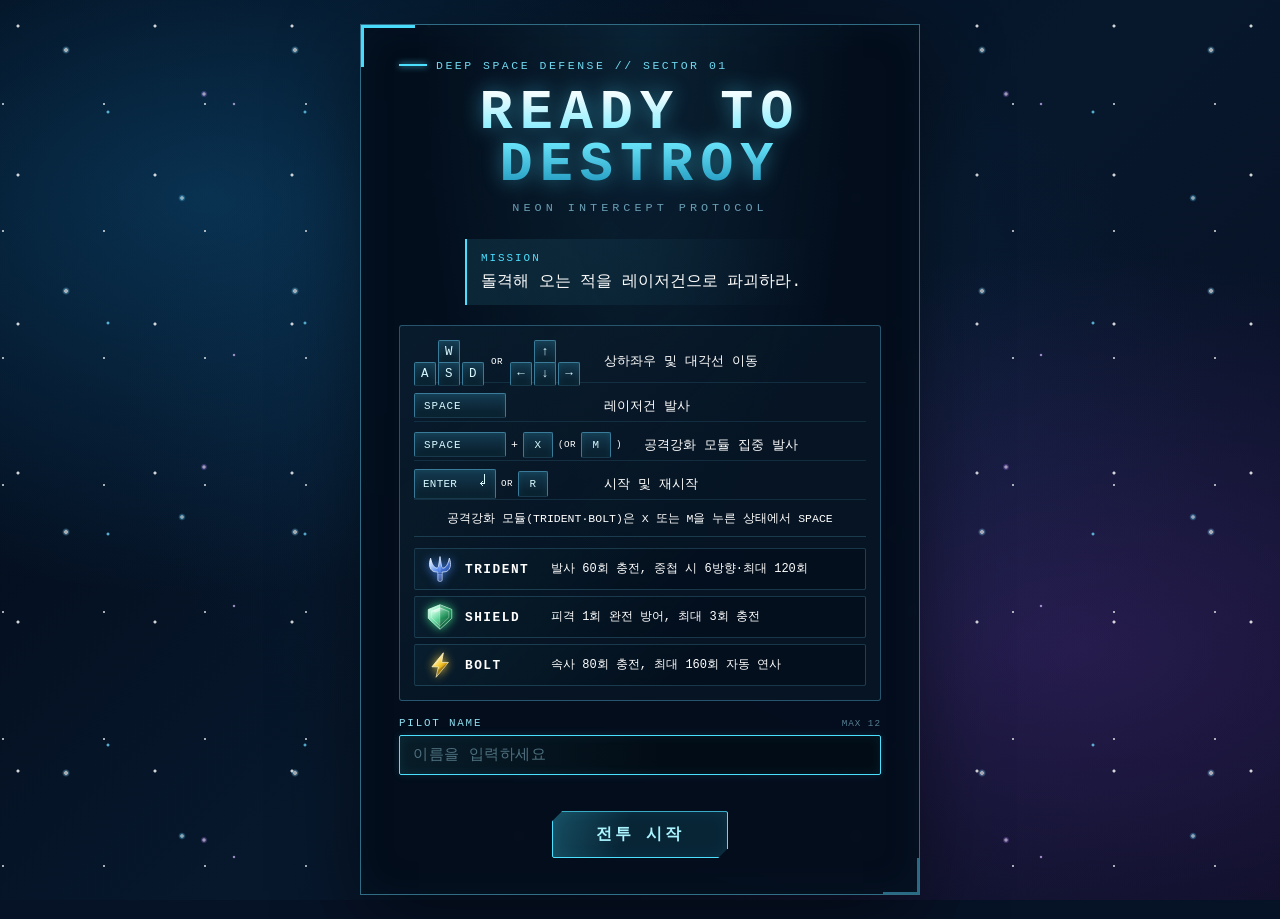
==== commit 056de312: "feat: final gameplay refinements and HUD improvements - Replace Shift+Space with X/M + Space to avoi" ====
--- a/index.html
+++ b/index.html
@@ -4,7 +4,7 @@
   <meta charset="UTF-8">
   <meta name="viewport" content="width=device-width, initial-scale=1.0">
   <title>Ready To Destroy</title>
-  <link rel="stylesheet" href="./style.css">
+  <link rel="stylesheet" href="./style.css?v=20260729-stars4">
 </head>
 <body>
   <!--
@@ -96,14 +96,6 @@
   </svg>
 
   <div id="app">
-    <button
-      id="sound-toggle"
-      class="sound-toggle"
-      type="button"
-      aria-pressed="false"
-      aria-label="효과음 끄기"
-    >SOUND: ON</button>
-
     <!-- 시작 화면 -->
     <section id="start-screen" class="screen">
       <p class="panel-kicker">DEEP SPACE DEFENSE // SECTOR 01</p>
@@ -133,6 +125,19 @@
           <span class="key-group"><kbd class="space-key">SPACE</kbd></span>
           <span>레이저건 발사</span>
         </div>
+        <div class="control-row control-row--enhance">
+          <span class="key-group enhance-keys">
+            <kbd class="space-key">SPACE</kbd>
+            <span class="key-plus">+</span>
+            <kbd class="standard-key">X</kbd>
+            <span class="key-alternative">
+              <span class="key-or">(OR</span>
+              <kbd class="standard-key">M</kbd>
+              <span class="key-or">)</span>
+            </span>
+          </span>
+          <span>공격강화 모듈 집중 발사</span>
+        </div>
         <div class="control-row">
           <span class="key-group restart-keys">
             <kbd class="enter-key">ENTER</kbd>
@@ -141,18 +146,14 @@
           </span>
           <span>시작 및 재시작</span>
         </div>
-        <div class="control-row">
-          <span class="key-group"><kbd class="standard-key">M</kbd></span>
-          <span>효과음 켜기 / 끄기</span>
-        </div>
-        <p class="control-tip">적이 떨어뜨린 아이템을 획득하면 전투강화 모듈이 장착됩니다.</p>
+        <p class="control-tip">공격강화 모듈(TRIDENT·BOLT)은 X 또는 M을 누른 상태에서 SPACE</p>
         <div class="module-guide" aria-label="전투강화 모듈 안내">
           <div class="module-guide-card">
             <span class="module-guide-icon item--spread" aria-hidden="true">
               <svg class="item-svg" viewBox="0 0 100 100"><use href="#item-icon-spread"/></svg>
             </span>
             <strong class="module-guide-name">TRIDENT</strong>
-            <span class="module-guide-desc">8초간 3방향 사격, 중첩하면 6방향</span>
+            <span class="module-guide-desc">발사 60회 충전, 중첩 시 6방향·최대 120회</span>
           </div>
           <div class="module-guide-card">
             <span class="module-guide-icon item--shield" aria-hidden="true">
@@ -166,7 +167,7 @@
               <svg class="item-svg" viewBox="0 0 100 100"><use href="#item-icon-rapid"/></svg>
             </span>
             <strong class="module-guide-name">BOLT</strong>
-            <span class="module-guide-desc">발사 간격 절반, 홀드하면 자동 연사</span>
+            <span class="module-guide-desc">속사 80회 충전, 최대 160회 자동 연사</span>
           </div>
         </div>
       </div>
@@ -198,21 +199,21 @@
           <span class="hud-label">SCORE</span>
           <span id="score-display" class="hud-value">000000</span>
         </div>
-        <div class="hud-status"><span class="status-dot"></span>COMBAT LINK</div>
+        <div class="hud-status"><span class="status-dot"></span><span id="stage-display">STAGE 1</span></div>
         <div class="hud-panel hud-panel--lives">
           <span class="hud-label">INTEGRITY</span>
           <span id="lives-display" class="life-pips" aria-label="남은 목숨 3"></span>
         </div>
       </div>
       <div id="powerup-hud" class="powerup-hud">
-        <span class="powerup-hud-label">MODULES</span>
+        <span class="powerup-hud-label">MOD</span>
         <div id="powerup-spread" class="powerup-slot hidden">
           <div class="powerup-icon item--spread">
             <svg class="item-svg" viewBox="0 0 100 100"><use href="#item-icon-spread"/></svg>
           </div>
           <span class="powerup-name">TRIDENT ×3</span>
           <div class="powerup-bar"><div class="powerup-bar-fill"></div></div>
-          <span class="powerup-time">8s</span>
+          <span class="powerup-charge">60/120</span>
         </div>
         <div id="powerup-rapid" class="powerup-slot hidden">
           <div class="powerup-icon item--rapid">
@@ -220,7 +221,7 @@
           </div>
           <span class="powerup-name">BOLT</span>
           <div class="powerup-bar"><div class="powerup-bar-fill"></div></div>
-          <span class="powerup-time">8s</span>
+          <span class="powerup-charge">80/160</span>
         </div>
         <div id="powerup-shield" class="powerup-slot hidden">
           <div class="powerup-icon item--shield">
@@ -229,8 +230,25 @@
           <span class="powerup-name">SHIELD</span>
           <span class="powerup-count"></span>
         </div>
-      </div>
-      <div id="play-area"></div>
+        <button
+          id="pause-button"
+          class="pause-toggle"
+          type="button"
+          aria-pressed="false"
+          aria-label="게임 일시정지"
+        >PAUSE</button>
+      </div>
+      <div id="play-area">
+        <div id="boss-warning" class="boss-warning hidden">
+          <p class="boss-warning-title">WARNING</p>
+          <p class="boss-warning-subtitle">HOSTILE CRUISER INBOUND</p>
+        </div>
+        <div id="pause-overlay" class="pause-overlay hidden">
+          <p class="pause-overlay-title">PAUSED</p>
+          <p class="pause-overlay-subtitle">PAUSE 버튼을 눌러 재개하십시오</p>
+        </div>
+      </div>
+      <p class="game-control-hint">공격강화 모듈(TRIDENT·BOLT) 발사: X 또는 M을 누른 상태에서 SPACE</p>
     </section>
 
     <!-- 게임 오버 화면 -->
@@ -270,6 +288,8 @@
     </section>
   </div>
 
+  <script src="./assets/bach-english-suite-no2-prelude-bwv807-data.js" defer></script>
+  <script src="./bgm.js" defer></script>
   <script src="./script.js" defer></script>
 </body>
 </html>
--- a/style.css
+++ b/style.css
@@ -17,28 +17,67 @@
   margin: 0;
   padding: 0;
   height: 100%;
-  background: #05070f;
+  background: #061226;
   color: #e6f7ff;
   font-family: 'Consolas', 'Courier New', monospace;
 }
 
 body {
   background-image:
-    radial-gradient(ellipse at 50% 18%, rgba(20, 85, 119, 0.18), transparent 42%),
-    linear-gradient(135deg, rgba(2, 7, 17, 0.85), rgba(8, 16, 33, 0.94)),
-    radial-gradient(1px 1px at 10% 20%, #ffffff 0, transparent 60%),
-    radial-gradient(1px 1px at 80% 10%, #ffffff 0, transparent 60%),
-    radial-gradient(1px 1px at 30% 70%, #9fd8ff 0, transparent 60%),
-    radial-gradient(1px 1px at 60% 40%, #ffffff 0, transparent 60%),
-    radial-gradient(1px 1px at 90% 80%, #9fd8ff 0, transparent 60%),
-    radial-gradient(1px 1px at 45% 90%, #ffffff 0, transparent 60%),
-    radial-gradient(1px 1px at 20% 50%, #ffffff 0, transparent 60%);
-  background-repeat: repeat;
-  background-size: 400px 400px;
+    radial-gradient(ellipse at 16% 22%, rgba(20, 126, 190, 0.32), transparent 40%),
+    radial-gradient(ellipse at 84% 72%, rgba(116, 54, 180, 0.28), transparent 43%),
+    radial-gradient(ellipse at 52% 46%, rgba(22, 73, 119, 0.2), transparent 58%),
+    linear-gradient(135deg, #020815 0%, #07182d 52%, #090d21 100%);
+  background-repeat: no-repeat;
+  background-size: cover;
+  background-attachment: fixed;
+}
+
+/*
+ * 시작·게임오버 화면 뒤의 우주 배경. 예전 body 다중 배경에서는 별 무늬가
+ * 불투명한 암청색 그라디언트 아래에 놓여 거의 보이지 않았다. 별을 독립된 고정
+ * 레이어로 올려 모든 화면에서 보이게 하고, 밝은 별층만 천천히 반짝이게 한다.
+ */
+body::before,
+body::after {
+  content: "";
+  position: fixed;
+  inset: 0;
+  z-index: 0;
+  pointer-events: none;
+}
+
+body::before {
+  background-image:
+    radial-gradient(circle at 18px 26px, rgba(255, 255, 255, 0.96) 0 1.2px, transparent 1.85px),
+    radial-gradient(circle at 71px 93px, rgba(111, 218, 255, 0.9) 0 1.15px, transparent 1.8px),
+    radial-gradient(circle at 143px 57px, rgba(211, 185, 255, 0.82) 0 1px, transparent 1.65px),
+    radial-gradient(circle at 91px 41px, rgba(255, 255, 255, 0.76) 0 0.8px, transparent 1.4px);
+  background-size: 137px 149px, 197px 211px, 269px 251px, 101px 127px;
+  background-position: 0 0, 37px 19px, 91px 47px, 13px 63px;
+  opacity: 0.86;
+}
+
+body::after {
+  background-image:
+    radial-gradient(circle at 43px 39px, #ffffff 0 1.6px, rgba(141, 224, 255, 0.72) 2px, transparent 4px),
+    radial-gradient(circle at 109px 137px, #dff8ff 0 1.4px, rgba(88, 207, 255, 0.65) 2px, transparent 3.8px),
+    radial-gradient(circle at 181px 83px, #f3eaff 0 1.25px, rgba(184, 129, 255, 0.58) 1.9px, transparent 3.6px);
+  background-size: 229px 241px, 337px 319px, 401px 373px;
+  background-position: 23px 11px, 73px 61px;
+  opacity: 0.64;
+  will-change: opacity;
+  animation: ambient-star-twinkle 4.8s ease-in-out infinite alternate;
+}
+
+@keyframes ambient-star-twinkle {
+  from { opacity: 0.48; }
+  to { opacity: 0.94; }
 }
 
 #app {
   position: relative;
+  z-index: 1;
   display: flex;
   align-items: center;
   justify-content: center;
@@ -46,34 +85,35 @@
   padding: 24px;
 }
 
-.sound-toggle {
-  position: fixed;
-  top: 16px;
-  right: 16px;
-  z-index: 10;
-  min-width: 108px;
+/* powerup-hud 행의 남는 오른쪽 여백에 자리잡도록 margin-left:auto로 붙인다. */
+.pause-toggle {
+  margin-left: auto;
+  flex-shrink: 0;
+  min-width: 44px;
+  min-height: 24px;
   border: 1px solid var(--line);
   border-radius: 2px;
-  padding: 7px 10px;
+  padding: 3px 6px;
   background:
-    linear-gradient(135deg, rgba(25, 74, 99, 0.24), transparent 45%),
+    linear-gradient(135deg, rgba(76, 224, 255, 0.14), transparent 45%),
     rgba(5, 10, 20, 0.92);
-  color: var(--muted);
-  font: 0.78rem 'Consolas', 'Courier New', monospace;
-  letter-spacing: 1px;
+  color: var(--cyan);
+  font: 0.54rem 'Consolas', 'Courier New', monospace;
+  letter-spacing: 0.5px;
   cursor: pointer;
-  clip-path: polygon(8px 0, 100% 0, 100% calc(100% - 8px), calc(100% - 8px) 100%, 0 100%, 0 8px);
-}
-
-.sound-toggle:hover,
-.sound-toggle:focus-visible {
+  clip-path: polygon(6px 0, 100% 0, 100% calc(100% - 6px), calc(100% - 6px) 100%, 0 100%, 0 6px);
+}
+
+.pause-toggle:hover,
+.pause-toggle:focus-visible {
   border-color: #4ce0ff;
-  color: #4ce0ff;
+  color: #ffffff;
   outline: none;
 }
 
-.sound-toggle[aria-pressed="true"] {
-  color: #75838a;
+.pause-toggle[aria-pressed="true"] {
+  color: #ffd76a;
+  border-color: #ffd76a;
 }
 
 .screen {
@@ -143,7 +183,7 @@
   border-left: 2px solid var(--cyan);
   padding: 11px 14px;
   font-size: 1rem;
-  color: #cfefff;
+  color: #ffffff;
   line-height: 1.5;
   text-align: left;
   background: linear-gradient(90deg, rgba(76, 224, 255, 0.1), transparent);
@@ -177,7 +217,7 @@
   gap: 12px;
   min-height: 32px;
   border-bottom: 1px solid rgba(45, 99, 124, 0.3);
-  color: #b9dce8;
+  color: #ffffff;
   text-align: left;
 }
 
@@ -187,12 +227,29 @@
   gap: 5px;
 }
 
+.control-row--enhance {
+  grid-template-columns: minmax(218px, 1fr) minmax(0, 1.1fr);
+}
+
+.enhance-keys,
+.key-alternative {
+  flex-wrap: nowrap;
+  white-space: nowrap;
+}
+
+.key-alternative {
+  display: inline-flex;
+  flex: 0 0 auto;
+  align-items: center;
+  gap: 5px;
+}
+
 .movement-keys {
   gap: 7px;
 }
 
 .key-or {
-  color: #5e8799;
+  color: #ffffff;
   font-size: 0.58rem;
   letter-spacing: 0.5px;
 }
@@ -290,6 +347,11 @@
   padding: 0;
 }
 
+.key-plus {
+  color: #ffffff;
+  font-size: 0.72rem;
+}
+
 .restart-keys {
   align-items: center;
   min-height: 30px;
@@ -316,7 +378,7 @@
 
 .control-tip {
   margin: 4px 0 0;
-  color: #79a5b7;
+  color: #ffffff;
   font-size: 0.72rem;
   text-align: center;
 }
@@ -355,13 +417,13 @@
 }
 
 .module-guide-name {
-  color: #d7f8ff;
+  color: #ffffff;
   font-size: 0.8rem;
   letter-spacing: 1.5px;
 }
 
 .module-guide-desc {
-  color: #bbdfec;
+  color: #ffffff;
   font-size: 0.75rem;
   line-height: 1.35;
 }
@@ -493,6 +555,21 @@
   max-width: 480px;
 }
 
+.game-control-hint {
+  width: 100%;
+  /* .screen의 16px 행 간격을 줄여 플레이 영역 바로 아래 하단 여백에 배치한다. */
+  margin: -12px 0 0;
+  color: #ffffff;
+  font-size: clamp(0.62rem, 2.2vw, 0.72rem);
+  font-weight: 700;
+  line-height: 1.4;
+  letter-spacing: 0.1px;
+  text-align: center;
+  text-shadow: 0 0 6px rgba(255, 255, 255, 0.3);
+  transform: translateY(16px);
+  white-space: nowrap;
+}
+
 .hud {
   display: flex;
   align-items: stretch;
@@ -548,9 +625,11 @@
   justify-content: center;
   gap: 6px;
   min-width: 112px;
-  color: #7198aa;
-  font-size: 0.58rem;
-  letter-spacing: 1.3px;
+  color: #d7fbff;
+  font-size: 0.86rem;
+  font-weight: 700;
+  letter-spacing: 2px;
+  text-shadow: 0 0 8px rgba(76, 224, 255, 0.55);
 }
 
 .status-dot {
@@ -588,7 +667,7 @@
   display: flex;
   flex-wrap: wrap;
   align-items: center;
-  gap: 10px;
+  gap: 4px;
   width: 100%;
   max-width: 480px;
   min-height: 32px;
@@ -599,20 +678,20 @@
 }
 
 .powerup-hud-label {
-  margin-right: 2px;
+  margin-right: 0;
   color: #567f91;
-  font-size: 0.58rem;
-  letter-spacing: 1.4px;
+  font-size: 0.56rem;
+  letter-spacing: 1px;
 }
 
 .powerup-slot {
   display: flex;
   align-items: center;
-  gap: 5px;
+  gap: 3px;
   min-height: 24px;
   border: 1px solid rgba(55, 112, 137, 0.42);
   border-radius: 2px;
-  padding: 3px 6px;
+  padding: 3px 4px;
   background: rgba(5, 18, 31, 0.75);
 }
 
@@ -627,14 +706,14 @@
 }
 
 .powerup-name,
-.powerup-time {
+.powerup-charge {
   color: #9bc4d4;
   font-size: 0.58rem;
   letter-spacing: 0.5px;
 }
 
-.powerup-time {
-  min-width: 18px;
+.powerup-charge {
+  min-width: 26px;
   color: #d7f8ff;
   font-variant-numeric: tabular-nums;
 }
@@ -645,7 +724,7 @@
 }
 
 .powerup-bar {
-  width: 38px;
+  width: 22px;
   height: 4px;
   border: 1px solid #2a5b73;
   border-radius: 3px;
@@ -658,6 +737,97 @@
   width: 100%;
   background: #4ce0ff;
   transform-origin: left;
+}
+
+
+/* 보스 등장 예고 배너. play-area 위에 겹쳐 뜨고, 페이드 인/아웃만으로 끝난다. */
+.boss-warning {
+  position: absolute;
+  inset: 0;
+  z-index: 1000;
+  display: flex;
+  flex-direction: column;
+  align-items: center;
+  justify-content: center;
+  gap: 4px;
+  pointer-events: none;
+  background: radial-gradient(ellipse at 50% 50%, rgba(120, 8, 24, 0.35), transparent 68%);
+  animation: boss-warning-pulse 0.5s ease-in-out infinite;
+}
+
+.boss-warning.hidden {
+  display: none;
+}
+
+.boss-warning-title {
+  margin: 0;
+  color: #ff4f75;
+  font-size: 1.6rem;
+  font-weight: 700;
+  letter-spacing: 6px;
+  text-shadow: 0 0 14px rgba(255, 79, 117, 0.8);
+}
+
+.boss-warning-subtitle {
+  margin: 0;
+  color: #ffd0da;
+  font-size: 0.72rem;
+  letter-spacing: 2.5px;
+}
+
+/* 일시정지 오버레이. 보스 경고보다 위(z-index 더 높음)에 항상 떠서 확실히 보인다. */
+.pause-overlay {
+  position: absolute;
+  inset: 0;
+  z-index: 1200;
+  display: flex;
+  flex-direction: column;
+  align-items: center;
+  justify-content: center;
+  gap: 4px;
+  background: rgba(3, 10, 22, 0.72);
+  backdrop-filter: blur(1.5px);
+}
+
+.pause-overlay.hidden {
+  display: none;
+}
+
+.pause-overlay-title {
+  margin: 0;
+  color: #ffd76a;
+  font-size: 1.6rem;
+  font-weight: 700;
+  letter-spacing: 6px;
+  text-shadow: 0 0 14px rgba(255, 215, 106, 0.7);
+}
+
+.pause-overlay-subtitle {
+  margin: 0;
+  color: #ffe9b8;
+  font-size: 0.72rem;
+  letter-spacing: 2px;
+}
+
+/*
+ * 화염탄. 이펙트 성능 사고(과거 GPU 화이트스크린) 이후로 얻은 교훈대로,
+ * 여러 발이 동시에 날아다녀도 안전하도록 애니메이션 없는 정적 필터만 쓴다
+ * (애니메이션 중인 요소는 각각 별도 합성 레이어로 올라가 개수가 쌓이면 부담이 된다).
+ */
+.boss-fireball {
+  position: absolute;
+  z-index: 100;
+  width: 26px;
+  height: 26px;
+  border-radius: 50%;
+  background: radial-gradient(circle, #fff3d0 0%, #ff9d3d 45%, #ff3b1a 78%, transparent 100%);
+  filter: drop-shadow(0 0 6px rgba(255, 87, 34, 0.85));
+  pointer-events: none;
+}
+
+@keyframes boss-warning-pulse {
+  0%, 100% { opacity: 0.72; }
+  50% { opacity: 1; }
 }
 
 .debrief-label {
@@ -786,18 +956,38 @@
   isolation: isolate;
   width: 480px;
   max-width: 100%;
-  height: 640px;
+  height: 670px;
   border: 1px solid #2a5b73;
   border-radius: 8px;
-  background-color: #040916;
-  /* 격자선은 움직이지 않으므로 스크롤되는 별 레이어에서 분리해 여기에 고정한다. */
+  background-color: #07152a;
+  /*
+   * 최소 별층은 게임 영역 자체의 배경으로 그린다. 일부 GPU/브라우저 조합에서
+   * 투명 총알 canvas와 합성된 ::before/::after가 누락되어도 이 별들은 남는다.
+   * 움직이는 두 별층은 아래 가상 요소가 계속 담당한다.
+   */
   background-image:
-    linear-gradient(rgba(66, 170, 207, 0.028) 1px, transparent 1px),
-    linear-gradient(90deg, rgba(66, 170, 207, 0.023) 1px, transparent 1px),
-    radial-gradient(ellipse at 18% 28%, rgba(29, 90, 132, 0.22), transparent 42%),
-    radial-gradient(ellipse at 82% 72%, rgba(92, 35, 125, 0.16), transparent 45%),
-    linear-gradient(180deg, rgba(4, 13, 29, 0.96), rgba(2, 6, 17, 0.98));
-  background-size: 48px 48px, 48px 48px, auto, auto, auto;
+    radial-gradient(circle at 19px 27px, rgba(255, 255, 255, 0.94) 0 1.25px, transparent 2px),
+    radial-gradient(circle at 67px 83px, rgba(113, 220, 255, 0.82) 0 1.15px, transparent 1.9px),
+    radial-gradient(circle at 143px 61px, rgba(210, 178, 255, 0.72) 0 1.05px, transparent 1.8px),
+    radial-gradient(circle at 39px 71px, rgba(255, 255, 255, 0.68) 0 0.8px, transparent 1.45px),
+    linear-gradient(rgba(83, 193, 234, 0.045) 1px, transparent 1px),
+    linear-gradient(90deg, rgba(83, 193, 234, 0.038) 1px, transparent 1px),
+    radial-gradient(ellipse at 18% 28%, rgba(29, 111, 164, 0.34), transparent 45%),
+    radial-gradient(ellipse at 82% 72%, rgba(112, 47, 151, 0.29), transparent 47%),
+    radial-gradient(ellipse at 50% 48%, rgba(25, 91, 131, 0.14), transparent 58%),
+    linear-gradient(180deg, rgba(5, 20, 42, 0.93), rgba(4, 9, 25, 0.96));
+  background-size:
+    109px 137px,
+    173px 211px,
+    257px 283px,
+    83px 107px,
+    48px 48px,
+    48px 48px,
+    100% 100%,
+    100% 100%,
+    100% 100%,
+    100% 100%;
+  background-position: 0 0, 31px 17px, 79px 43px, 11px 59px, 0 0, 0 0, 0 0, 0 0, 0 0, 0 0;
   box-shadow:
     inset 0 0 48px rgba(0, 0, 0, 0.75),
     inset 0 0 2px rgba(76, 224, 255, 0.45),
@@ -833,22 +1023,22 @@
 #play-area::before {
   z-index: 0;
   background-image:
-    radial-gradient(circle, rgba(255, 255, 255, 0.78) 0 1px, transparent 1.3px),
-    radial-gradient(circle, rgba(128, 206, 255, 0.64) 0 1px, transparent 1.4px);
+    radial-gradient(circle, rgba(255, 255, 255, 0.96) 0 1.2px, transparent 1.8px),
+    radial-gradient(circle, rgba(116, 220, 255, 0.9) 0 1.15px, transparent 1.75px);
   background-position: 19px 27px, 77px 113px;
   background-size: 120px 160px, 190px 320px;
-  opacity: 0.55;
+  opacity: 0.82;
   animation: star-scroll 18s linear infinite;
 }
 
 #play-area::after {
   z-index: 1;
   background-image:
-    radial-gradient(circle, rgba(255, 255, 255, 0.95) 0 1.35px, transparent 1.8px),
-    radial-gradient(circle, rgba(93, 218, 255, 0.82) 0 1px, transparent 1.5px);
+    radial-gradient(circle, #ffffff 0 1.6px, rgba(139, 224, 255, 0.62) 2px, transparent 3.2px),
+    radial-gradient(circle, rgba(108, 230, 255, 0.98) 0 1.3px, transparent 2.1px);
   background-position: 31px 12px, 102px 64px;
   background-size: 80px 128px, 140px 160px;
-  opacity: 0.5;
+  opacity: 0.76;
   animation: star-scroll 7s linear infinite;
 }
 
@@ -1133,6 +1323,96 @@
 
 .enemy--cruiser.damaged .cruiser-core {
   animation: cruiser-damage-flicker 0.25s steps(2, end) infinite;
+}
+
+/*
+ * 보스는 크루저 SVG(SHIP_MARKUP.cruiser)를 그대로 재사용하고 이 클래스로만
+ * 크기·발광을 덮어쓴다. 작은 크루저와 색이 완전히 같으면 구분이 안 되므로
+ * 필터로 재도색한다 — 부위별 색(cruiser-hull 등)을 하나하나 새로 계산할
+ * 필요 없이, 안쪽 SVG의 채우기·테두리·코어 발광까지 한 번에 바뀐다.
+ * 처음엔 invert(1)로 반전시켰는데 보라색의 보색이 연두색이라 위압감이 없었다.
+ * grayscale로 무채색화하되 완전히(1) 지우진 않고 10%만 남겨서(0.9) 건메탈
+ * 특유의 서늘한 색감을 살짝 남기고, brightness를 낮춰 어두운 금속 바디로,
+ * contrast를 높여 하이라이트(코어·패널선)만 밝게 튀도록 만든다.
+ * (drop-shadow는 필터 체인의 마지막이라 그 색 인자 자체는 앞선 필터의 영향을
+ * 받지 않는다 — 그림자는 계속 보라색으로 남아 "크루저 계열" 색 언어는 유지된다.)
+ * phase3/돌진 예고처럼 .boss에 filter를 다시 지정하는 곳은 전부 이 값을
+ * 앞에 붙여야 한다 — filter는 통짜 속성이라 이후 규칙이 이전 값을 덮어쓴다.
+ */
+.boss {
+  width: 132px;
+  height: 132px;
+  z-index: 4;
+  filter: grayscale(0.85) brightness(0.8) contrast(1.1) drop-shadow(0 0 12px rgba(183, 108, 255, 0.9));
+}
+
+.boss.boss--phase2 .cruiser-core {
+  animation: cruiser-damage-flicker 0.4s steps(2, end) infinite;
+}
+
+.boss.boss--phase3 {
+  filter: grayscale(0.85) brightness(0.8) contrast(1.1) drop-shadow(0 0 16px rgba(255, 79, 117, 0.85));
+}
+
+.boss.boss--phase3 .cruiser-hull {
+  stroke: #ff9ab0;
+}
+
+.boss.boss--phase3 .cruiser-core {
+  fill: #ffe3ea;
+  filter: drop-shadow(0 0 9px #ff4f75);
+  animation: cruiser-damage-flicker 0.18s steps(2, end) infinite;
+}
+
+.boss.boss--hit .ship-svg {
+  animation: boss-hit-flash 180ms ease-out;
+}
+
+@keyframes boss-hit-flash {
+  0% {
+    filter:
+      brightness(3.2)
+      saturate(0)
+      drop-shadow(0 0 18px #ffffff)
+      drop-shadow(0 0 28px #7ff2ff);
+  }
+  45% {
+    filter:
+      brightness(1.8)
+      saturate(1.5)
+      drop-shadow(0 0 14px #ff4f75);
+  }
+  100% {
+    filter:
+      brightness(1)
+      saturate(1)
+      drop-shadow(0 0 0 transparent);
+  }
+}
+
+/* 직접 돌격형은 붉은 포트로 역할을 미리 알리고, 돌격·복귀 중에는 외곽광을 강화한다. */
+.boss.boss--direct-assaulter .cruiser-port {
+  fill: #ff6f8f;
+}
+
+.boss.boss--direct-charging {
+  filter: grayscale(0.85) brightness(0.85) contrast(1.15) drop-shadow(0 0 20px rgba(255, 79, 117, 1));
+}
+
+/* 돌진 예고: 몸 전체를 붉게 부풀려 "곧 온다"를 알린다. */
+.boss.boss--dash-warning {
+  animation: boss-dash-telegraph 0.18s ease-in-out infinite;
+}
+
+@keyframes boss-dash-telegraph {
+  0%, 100% {
+    filter: grayscale(0.85) brightness(0.8) contrast(1.1) drop-shadow(0 0 12px rgba(255, 79, 117, 0.9));
+    transform: scale(1);
+  }
+  50% {
+    filter: grayscale(0.85) brightness(0.8) contrast(1.1) drop-shadow(0 0 22px rgba(255, 79, 117, 1));
+    transform: scale(1.05);
+  }
 }
 
 @keyframes drone-frame-spin {
@@ -1213,7 +1493,7 @@
 
 .explosion {
   position: absolute;
-  z-index: 5;
+  z-index: 101;
   color: #ff3b6e;
   pointer-events: none;
   animation: explosion-lifecycle 340ms ease-out forwards;
@@ -1267,6 +1547,47 @@
   color: #b76cff;
 }
 
+.explosion--player {
+  color: #ff4f75;
+  filter: drop-shadow(0 0 14px rgba(76, 224, 255, 0.95));
+  animation-duration: 900ms;
+}
+
+.explosion--player::before {
+  background:
+    radial-gradient(
+      circle,
+      #ffffff 0 12%,
+      #7ff2ff 25%,
+      #ff4f75 50%,
+      transparent 74%
+    );
+  animation-duration: 820ms;
+}
+
+.explosion--player::after {
+  border-color: #7ff2ff;
+  box-shadow:
+    0 0 10px #7ff2ff,
+    0 0 22px rgba(255, 79, 117, 0.9);
+  animation-duration: 880ms;
+}
+
+.explosion--player .explosion-rays {
+  background: conic-gradient(
+    from 0deg,
+    #ffffff 0deg 5deg, transparent 5deg 42deg,
+    #7ff2ff 42deg 48deg, transparent 48deg 86deg,
+    #ff4f75 86deg 92deg, transparent 92deg 132deg,
+    #ffffff 132deg 138deg, transparent 138deg 180deg,
+    #7ff2ff 180deg 186deg, transparent 186deg 226deg,
+    #ff4f75 226deg 232deg, transparent 232deg 272deg,
+    #ffffff 272deg 278deg, transparent 278deg 318deg,
+    #7ff2ff 318deg 324deg, transparent 324deg 360deg
+  );
+  animation-duration: 900ms;
+}
+
 @keyframes explosion-lifecycle {
   0%, 70% { opacity: 1; }
   100% { opacity: 0; }
@@ -1294,7 +1615,7 @@
  */
 .impact-spark {
   position: absolute;
-  z-index: 5;
+  z-index: 101;
   width: 22px;
   height: 22px;
   margin: -11px 0 0 -11px;
@@ -1311,6 +1632,25 @@
 
 .impact-spark--cruiser {
   color: #d09aff;
+}
+
+.impact-spark--boss {
+  width: 42px;
+  height: 42px;
+  margin: -21px 0 0 -21px;
+  color: #7ff2ff;
+  background:
+    radial-gradient(
+      circle,
+      #ffffff 0 12%,
+      #7ff2ff 20%,
+      #ff4f75 38%,
+      transparent 70%
+    );
+  box-shadow:
+    0 0 12px rgba(127, 242, 255, 0.95),
+    0 0 22px rgba(255, 79, 117, 0.72);
+  animation-duration: 240ms;
 }
 
 @keyframes impact-burst {
@@ -1409,12 +1749,14 @@
     padding-bottom: 6px;
   }
 
-  .hud-status {
-    display: none;
-  }
-
   .hud-panel {
     padding-inline: 8px;
+  }
+
+  .hud-status {
+    min-width: 0;
+    font-size: 0.68rem;
+    letter-spacing: 1px;
   }
 
   .powerup-hud {
@@ -1435,6 +1777,7 @@
 }
 
 @media (prefers-reduced-motion: reduce) {
+  body::after,
   #play-area::before,
   #play-area::after,
   .drone-frame,
